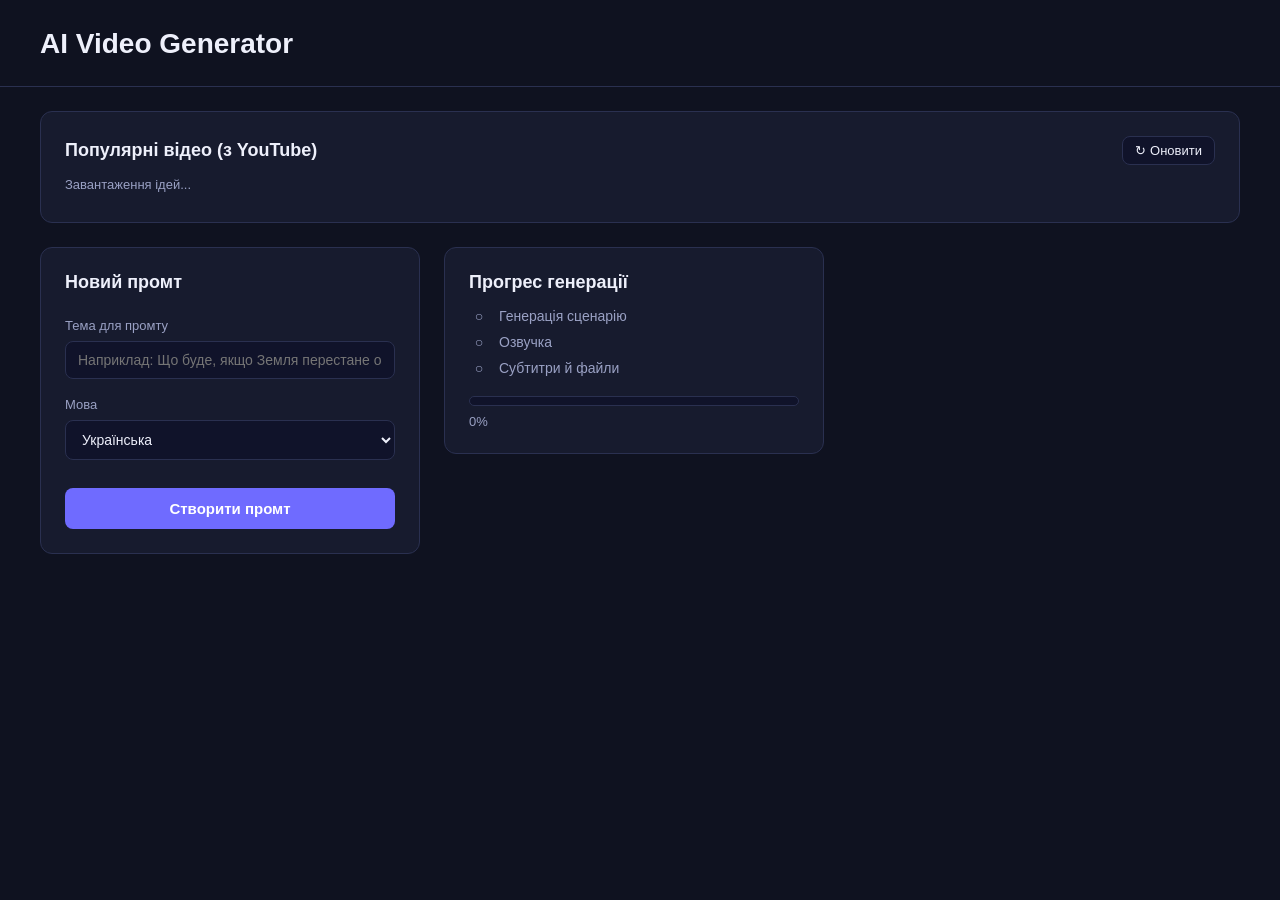
==== index.html @ e04624fd "feat: прибрати вибір тривалості 30/60/90с - Gemini сам визначає довжину За списком правок (другий бл" ====
<!DOCTYPE html>
<html lang="uk">
<head>
  <meta charset="UTF-8" />
  <title>AI Video Generator</title>
  <link rel="stylesheet" href="style.css" />
</head>
<body>
  <header class="topbar">
    <h1>AI Video Generator</h1>
  </header>

  <section class="panel ideas-panel">
    <div class="ideas-header">
      <h2>Популярні відео (з YouTube)</h2>
      <button type="button" id="refresh-ideas-button" class="refresh-button">↻ Оновити</button>
    </div>
    <p id="ideas-updated" class="ideas-updated"></p>
    <div id="ideas-list" class="ideas-list">
      <p class="ideas-loading">Завантаження ідей...</p>
    </div>
  </section>

  <main class="layout">
    <section class="panel form-panel">
      <h2>Новий промт</h2>
      <form id="generate-form">
        <label for="topic">Тема для промту</label>
        <input
          type="text"
          id="topic"
          name="topic"
          placeholder="Наприклад: Що буде, якщо Земля перестане обертатися?"
          required
        />

        <label for="language">Мова</label>
        <select id="language" name="language">
          <option value="uk">Українська</option>
          <option value="en">English</option>
        </select>

        <button type="submit" id="submit-button">Створити промт</button>
      </form>

      <p id="form-error" class="error-message" hidden></p>
    </section>

    <section class="panel progress-panel">
      <h2>Прогрес генерації</h2>

      <ol id="stage-list" class="stage-list">
        <li data-stage="script"><span class="stage-icon">○</span> Генерація сценарію</li>
        <li data-stage="voice"><span class="stage-icon">○</span> Озвучка</li>
        <li data-stage="export"><span class="stage-icon">○</span> Субтитри й файли</li>
      </ol>

      <div class="progress-bar-track">
        <div id="progress-bar-fill" class="progress-bar-fill"></div>
      </div>
      <p id="progress-percent" class="progress-percent">0%</p>
    </section>

    <section class="panel result-panel" id="result-panel" hidden>
      <h2>Матеріали готові</h2>
      <p id="result-voice-warning" class="error-message" hidden></p>

      <h3>Сценарій</h3>
      <p id="result-full-text" class="full-text"></p>
      <p id="result-full-text-uk" class="full-text" hidden></p>

      <h3>Сцени</h3>
      <ol id="result-scenes" class="scene-list"></ol>

      <h3>Промти сцен для Google Flow</h3>
      <p class="subtitle">
        Застосунок не генерує ні картинки, ні відео - скопіюйте
        детальний промт сцени і рекомендований промт руху камери в
        Google Flow (чи інший text-to-video інструмент) і отримайте
        готове відео напряму для кожної сцени.
      </p>
      <div id="result-scene-prompts" class="test-scenes-list"></div>

      <h3>Файли</h3>
      <ul id="result-files" class="file-list"></ul>
    </section>
  </main>

  <section class="panel script-review-panel" id="script-review-panel" hidden>
    <h2>Перегляньте сценарій</h2>
    <p id="script-review-voice-warning" class="error-message" hidden></p>
    <div id="script-review-scenes" class="test-scenes-list"></div>
    <button type="button" id="approve-script-button" class="test-continue-button">Затвердити сценарій</button>
    <p id="script-review-status" class="error-message" hidden></p>
  </section>

  <script src="script.js"></script>
</body>
</html>
---- style.css ----
:root {
  --bg: #0f1220;
  --panel-bg: #171b2e;
  --panel-border: #2a3050;
  --text: #eef0fb;
  --text-muted: #9aa1c4;
  --accent: #6f6bff;
  --accent-hover: #8b87ff;
  --success: #37c98a;
  --active: #ffb84d;
  --error: #ff6b6b;
  --input-bg: #10132a;
}

* {
  box-sizing: border-box;
}

body {
  margin: 0;
  min-width: 1024px;
  background: var(--bg);
  color: var(--text);
  font-family: "Segoe UI", Roboto, Arial, sans-serif;
}

/* Скролбар під темну тему - Firefox */
* {
  scrollbar-color: var(--panel-border) var(--bg);
  scrollbar-width: thin;
}

/* Скролбар під темну тему - Chrome/Edge/Safari (webkit) */
*::-webkit-scrollbar {
  width: 10px;
  height: 10px;
}

*::-webkit-scrollbar-track {
  background: var(--bg);
}

*::-webkit-scrollbar-thumb {
  background: var(--panel-border);
  border-radius: 6px;
}

*::-webkit-scrollbar-thumb:hover {
  background: var(--accent);
}

.topbar {
  padding: 28px 40px 20px;
  border-bottom: 1px solid var(--panel-border);
}

.topbar h1 {
  margin: 0 0 6px;
  font-size: 28px;
}

.subtitle {
  margin: 0;
  color: var(--text-muted);
  font-size: 14px;
}

.layout {
  display: grid;
  grid-template-columns: 380px 380px 1fr;
  gap: 24px;
  padding: 0 40px 32px;
  align-items: start;
}

.panel {
  background: var(--panel-bg);
  border: 1px solid var(--panel-border);
  border-radius: 12px;
  padding: 24px;
}

.ideas-panel,
.script-review-panel {
  margin: 24px 40px;
}

.ideas-header {
  display: flex;
  align-items: center;
  justify-content: space-between;
  margin-bottom: 4px;
}

.ideas-header h2 {
  margin: 0;
  font-size: 16px;
}

.refresh-button {
  background: var(--input-bg);
  color: var(--text);
  border: 1px solid var(--panel-border);
  border-radius: 8px;
  padding: 6px 12px;
  font-size: 13px;
  cursor: pointer;
}

.refresh-button:hover:not(:disabled) {
  border-color: var(--accent);
  color: var(--accent-hover);
}

.refresh-button:disabled {
  opacity: 0.5;
  cursor: not-allowed;
}

.ideas-updated {
  margin: 0 0 12px;
  font-size: 12px;
  color: var(--text-muted);
}

.ideas-loading {
  color: var(--text-muted);
  font-size: 13px;
  margin: 0;
}

.ideas-list {
  display: flex;
  gap: 14px;
  overflow-x: auto;
  padding-bottom: 6px;
}

.idea-card {
  flex: 0 0 220px;
  background: var(--input-bg);
  border: 1px solid var(--panel-border);
  border-radius: 10px;
  padding: 10px;
  cursor: pointer;
  text-align: left;
  color: var(--text);
  font-family: inherit;
}

.idea-card:hover {
  border-color: var(--accent);
}

.idea-thumbnail {
  width: 100%;
  height: 110px;
  object-fit: cover;
  border-radius: 6px;
  background: #0a0c1a;
  display: block;
  margin-bottom: 8px;
}

.idea-rank {
  font-size: 11px;
  color: var(--accent-hover);
  font-weight: 600;
  margin-bottom: 4px;
}

.idea-title {
  font-size: 13px;
  line-height: 1.35;
  display: -webkit-box;
  -webkit-line-clamp: 3;
  -webkit-box-orient: vertical;
  overflow: hidden;
}

.idea-views {
  margin-top: 6px;
  font-size: 12px;
  color: var(--text-muted);
}

.panel h2 {
  margin-top: 0;
  font-size: 18px;
}

form {
  display: flex;
  flex-direction: column;
  gap: 8px;
}

label {
  font-size: 13px;
  color: var(--text-muted);
  margin-top: 10px;
}

input[type="text"],
select {
  background: var(--input-bg);
  border: 1px solid var(--panel-border);
  color: var(--text);
  padding: 10px 12px;
  border-radius: 8px;
  font-size: 14px;
}

input[type="text"]:focus,
select:focus {
  outline: 2px solid var(--accent);
}

/* браузер малює <option> окремо від <select> і за замовчуванням ігнорує
   темну тему сторінки (білий фон, чорний текст) - явно задаємо ті самі
   кольори, що й у select, інакше випадний список випадає з дизайну */
select option {
  background: var(--input-bg);
  color: var(--text);
}

.radio-row {
  display: flex;
  gap: 16px;
  margin-top: 4px;
}

.radio-option {
  display: flex;
  align-items: center;
  gap: 6px;
  color: var(--text);
  font-size: 14px;
  margin-top: 0;
}

button#submit-button {
  margin-top: 20px;
  background: var(--accent);
  color: white;
  border: none;
  padding: 12px 16px;
  border-radius: 8px;
  font-size: 15px;
  font-weight: 600;
  cursor: pointer;
  transition: background 0.15s ease;
}

button#submit-button:hover:not(:disabled) {
  background: var(--accent-hover);
}

button#submit-button:disabled {
  opacity: 0.5;
  cursor: not-allowed;
}

.error-message {
  color: var(--error);
  font-size: 13px;
  margin-top: 14px;
}

.stage-list {
  list-style: none;
  padding: 0;
  margin: 0 0 20px;
  display: flex;
  flex-direction: column;
  gap: 10px;
}

.stage-list li {
  display: flex;
  align-items: center;
  gap: 10px;
  font-size: 14px;
  color: var(--text-muted);
}

.stage-list li.done {
  color: var(--success);
}

.stage-list li.active {
  color: var(--active);
}

.stage-list li.error {
  color: var(--error);
}

.stage-icon {
  width: 20px;
  text-align: center;
  font-weight: bold;
}

.progress-bar-track {
  background: var(--input-bg);
  border-radius: 999px;
  height: 10px;
  overflow: hidden;
  border: 1px solid var(--panel-border);
}

.progress-bar-fill {
  height: 100%;
  width: 0%;
  background: var(--accent);
  transition: width 0.3s ease;
}

.progress-percent {
  margin: 8px 0 0;
  font-size: 13px;
  color: var(--text-muted);
}

.result-panel video {
  width: 100%;
  max-width: 320px;
  border-radius: 10px;
  background: black;
  display: block;
  margin-bottom: 16px;
}

.full-text {
  font-size: 13px;
  color: var(--text-muted);
  line-height: 1.5;
}

.scene-list {
  padding-left: 20px;
  font-size: 13px;
  color: var(--text-muted);
  display: flex;
  flex-direction: column;
  gap: 6px;
}

.file-list {
  list-style: none;
  padding: 0;
  display: flex;
  flex-direction: column;
  gap: 6px;
}

.file-list a {
  color: var(--accent-hover);
  text-decoration: none;
  font-size: 13px;
}

.file-list a:hover {
  text-decoration: underline;
}

/* --- Картки сцен (промти для Google Flow) у панелі результату --- */

.test-scenes-list {
  display: flex;
  flex-direction: column;
  gap: 20px;
}

.test-scene-card {
  background: var(--input-bg);
  border: 1px solid var(--panel-border);
  border-radius: 10px;
  padding: 18px;
}

.test-scene-card h3 {
  margin: 0 0 10px;
  font-size: 15px;
}

.test-scene-card p {
  font-size: 13px;
  color: var(--text-muted);
  margin: 4px 0;
}

.test-prompt-input {
  width: 100%;
  background: var(--panel-bg);
  border: 1px solid var(--panel-border);
  color: var(--text);
  border-radius: 8px;
  padding: 10px;
  font-family: inherit;
  font-size: 13px;
  resize: vertical;
  margin-top: 6px;
}

.test-continue-button {
  background: var(--accent);
  color: white;
  border: none;
  padding: 10px 14px;
  border-radius: 8px;
  font-size: 13px;
  cursor: pointer;
  margin-top: 10px;
}

.test-continue-button:hover:not(:disabled) {
  background: var(--accent-hover);
}

.test-continue-button:disabled {
  opacity: 0.5;
  cursor: not-allowed;
}
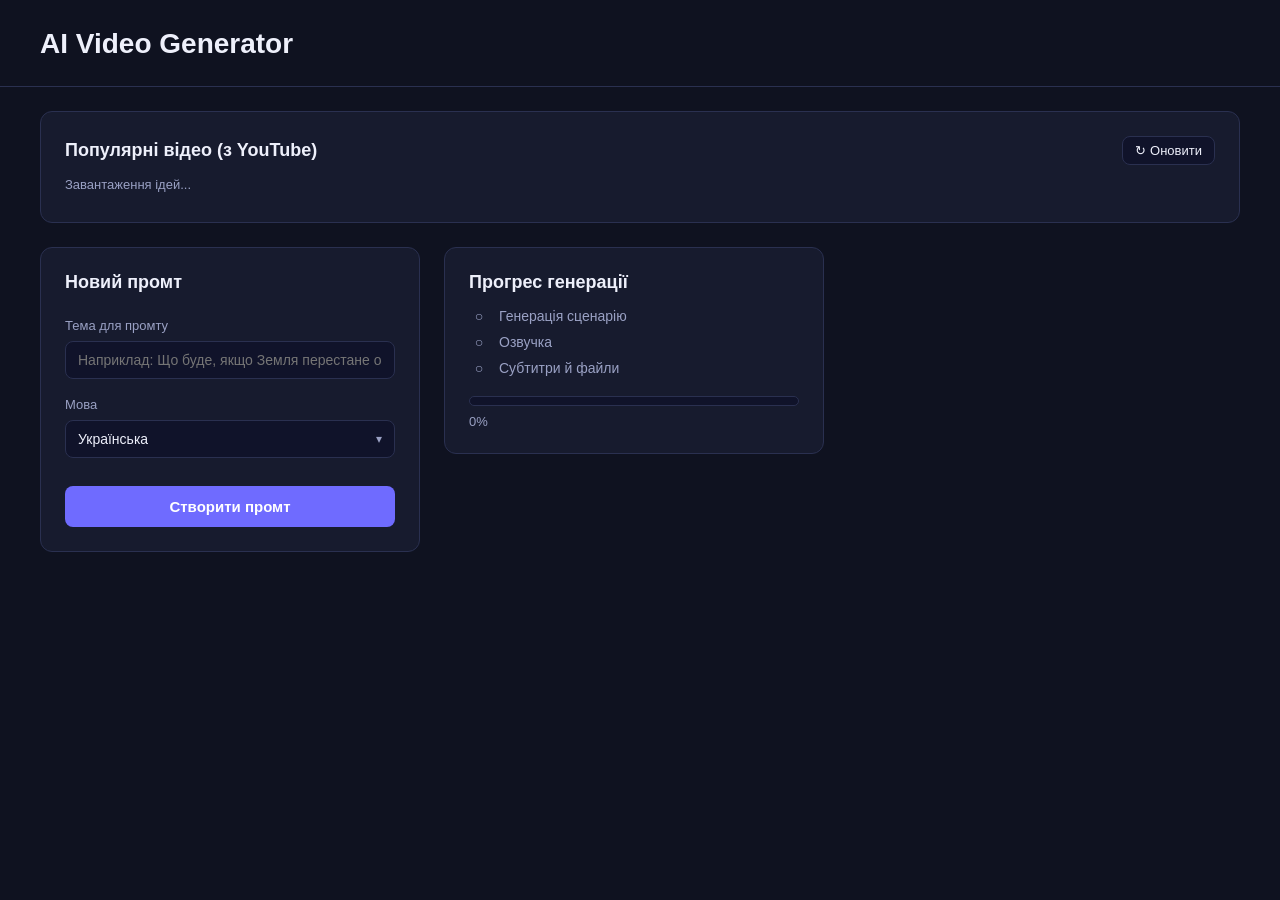
==== commit 369824bf: "Кастомний дропдаун для вибору мови замість нативного select Нативний <select> не дозволяє стилізуват" ====
--- a/index.html
+++ b/index.html
@@ -34,11 +34,28 @@
           required
         />
 
-        <label for="language">Мова</label>
-        <select id="language" name="language">
+        <label id="language-label">Мова</label>
+        <select id="language" name="language" hidden aria-hidden="true" tabindex="-1">
           <option value="uk">Українська</option>
           <option value="en">English</option>
         </select>
+        <div class="custom-select" id="language-select">
+          <button
+            type="button"
+            class="custom-select-trigger"
+            id="language-select-trigger"
+            aria-haspopup="listbox"
+            aria-expanded="false"
+            aria-labelledby="language-label"
+          >
+            <span class="custom-select-value">Українська</span>
+            <span class="custom-select-arrow" aria-hidden="true">▾</span>
+          </button>
+          <ul class="custom-select-options" role="listbox" tabindex="-1" hidden>
+            <li role="option" data-value="uk" aria-selected="true">Українська</li>
+            <li role="option" data-value="en" aria-selected="false">English</li>
+          </ul>
+        </div>
 
         <button type="submit" id="submit-button">Створити промт</button>
       </form>
--- a/style.css
+++ b/style.css
@@ -224,6 +224,68 @@
   color: var(--text);
 }
 
+/* кастомний дропдаун мови - замінює нативний <select>, чий випадний
+   список малює ОС і CSS темної теми на нього не впливає */
+.custom-select {
+  position: relative;
+}
+
+.custom-select-trigger {
+  width: 100%;
+  display: flex;
+  align-items: center;
+  justify-content: space-between;
+  background: var(--input-bg);
+  border: 1px solid var(--panel-border);
+  color: var(--text);
+  padding: 10px 12px;
+  border-radius: 8px;
+  font-size: 14px;
+  font-family: inherit;
+  cursor: pointer;
+  text-align: left;
+}
+
+.custom-select-trigger:focus,
+.custom-select-trigger[aria-expanded="true"] {
+  outline: 2px solid var(--accent);
+}
+
+.custom-select-arrow {
+  color: var(--text-muted);
+  font-size: 12px;
+  margin-left: 8px;
+}
+
+.custom-select-options {
+  position: absolute;
+  z-index: 10;
+  top: calc(100% + 4px);
+  left: 0;
+  right: 0;
+  margin: 0;
+  padding: 4px;
+  list-style: none;
+  background: var(--input-bg);
+  border: 1px solid var(--panel-border);
+  border-radius: 8px;
+  box-shadow: 0 8px 24px rgba(0, 0, 0, 0.35);
+}
+
+.custom-select-options li {
+  padding: 8px 10px;
+  border-radius: 6px;
+  font-size: 14px;
+  color: var(--text);
+  cursor: pointer;
+}
+
+.custom-select-options li:hover,
+.custom-select-options li.is-active {
+  background: var(--accent);
+  color: var(--bg);
+}
+
 .radio-row {
   display: flex;
   gap: 16px;
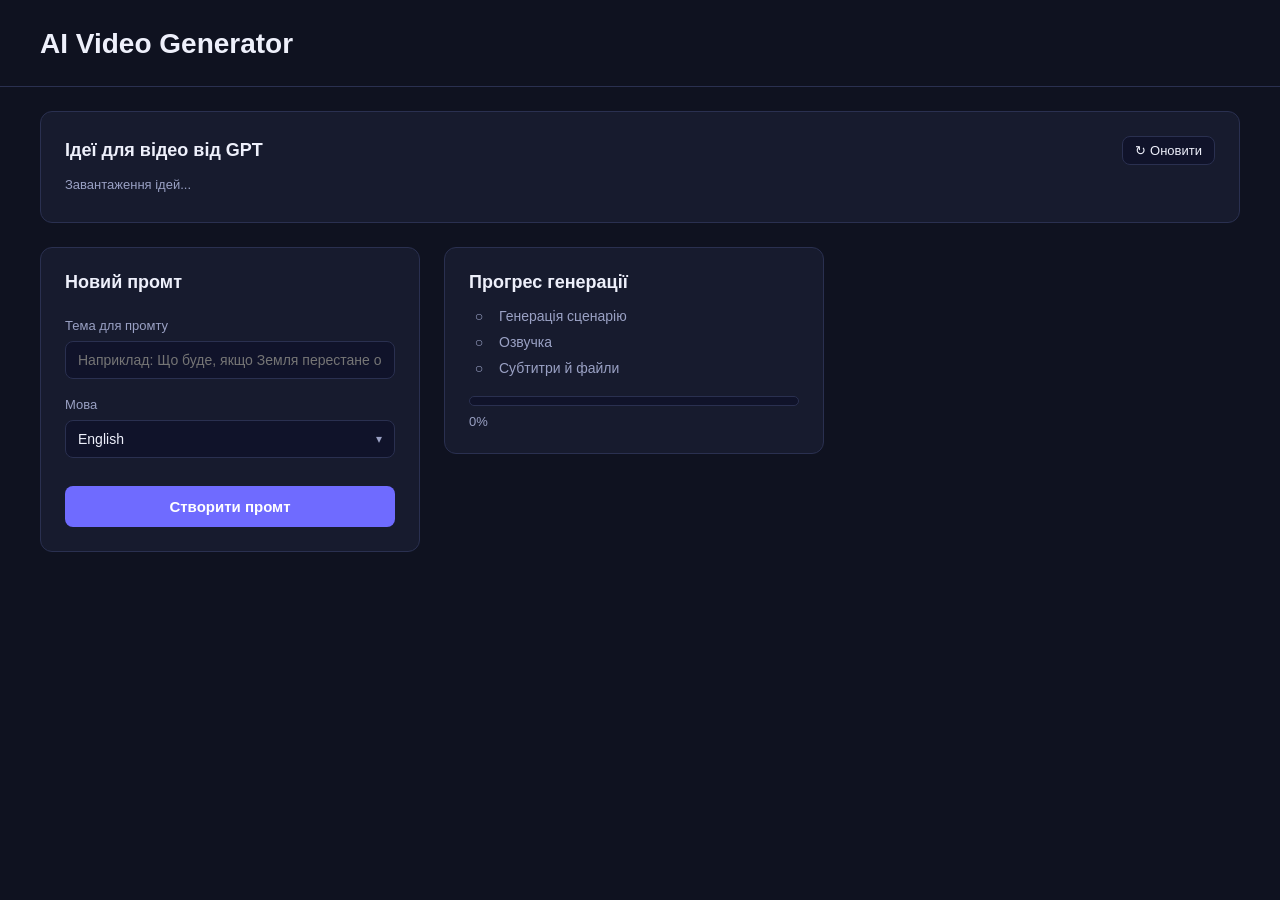
==== commit d61452f0: "Replace YouTube suggestions with GPT topic ideas" ====
--- a/index.html
+++ b/index.html
@@ -1,116 +1,116 @@
-<!DOCTYPE html>
-<html lang="uk">
-<head>
-  <meta charset="UTF-8" />
-  <title>AI Video Generator</title>
-  <link rel="stylesheet" href="style.css" />
-</head>
-<body>
-  <header class="topbar">
-    <h1>AI Video Generator</h1>
-  </header>
-
-  <section class="panel ideas-panel">
-    <div class="ideas-header">
-      <h2>Популярні відео (з YouTube)</h2>
-      <button type="button" id="refresh-ideas-button" class="refresh-button">↻ Оновити</button>
-    </div>
-    <p id="ideas-updated" class="ideas-updated"></p>
-    <div id="ideas-list" class="ideas-list">
-      <p class="ideas-loading">Завантаження ідей...</p>
-    </div>
-  </section>
-
-  <main class="layout">
-    <section class="panel form-panel">
-      <h2>Новий промт</h2>
-      <form id="generate-form">
-        <label for="topic">Тема для промту</label>
-        <input
-          type="text"
-          id="topic"
-          name="topic"
-          placeholder="Наприклад: Що буде, якщо Земля перестане обертатися?"
-          required
-        />
-
-        <label id="language-label">Мова</label>
-        <select id="language" name="language" hidden aria-hidden="true" tabindex="-1">
+<!DOCTYPE html>
+<html lang="en">
+<head>
+  <meta charset="UTF-8" />
+  <title>AI Video Generator</title>
+  <link rel="stylesheet" href="style.css" />
+</head>
+<body>
+  <header class="topbar">
+    <h1>AI Video Generator</h1>
+  </header>
+
+  <section class="panel ideas-panel">
+    <div class="ideas-header">
+      <h2>Ідеї для відео від GPT</h2>
+      <button type="button" id="refresh-ideas-button" class="refresh-button">↻ Оновити</button>
+    </div>
+    <p id="ideas-updated" class="ideas-updated"></p>
+    <div id="ideas-list" class="ideas-list">
+      <p class="ideas-loading">Завантаження ідей...</p>
+    </div>
+  </section>
+
+  <main class="layout">
+    <section class="panel form-panel">
+      <h2>Новий промт</h2>
+      <form id="generate-form">
+        <label for="topic">Тема для промту</label>
+        <input
+          type="text"
+          id="topic"
+          name="topic"
+          placeholder="Наприклад: Що буде, якщо Земля перестане обертатися?"
+          required
+        />
+
+        <label id="language-label">Мова</label>
+        <select id="language" name="language" hidden aria-hidden="true" tabindex="-1">
+          <option value="en">English</option>
           <option value="uk">Українська</option>
-          <option value="en">English</option>
-        </select>
-        <div class="custom-select" id="language-select">
-          <button
-            type="button"
-            class="custom-select-trigger"
-            id="language-select-trigger"
-            aria-haspopup="listbox"
-            aria-expanded="false"
-            aria-labelledby="language-label"
-          >
-            <span class="custom-select-value">Українська</span>
-            <span class="custom-select-arrow" aria-hidden="true">▾</span>
-          </button>
-          <ul class="custom-select-options" role="listbox" tabindex="-1" hidden>
-            <li role="option" data-value="uk" aria-selected="true">Українська</li>
-            <li role="option" data-value="en" aria-selected="false">English</li>
-          </ul>
-        </div>
-
-        <button type="submit" id="submit-button">Створити промт</button>
-      </form>
-
-      <p id="form-error" class="error-message" hidden></p>
-    </section>
-
-    <section class="panel progress-panel">
-      <h2>Прогрес генерації</h2>
-
-      <ol id="stage-list" class="stage-list">
-        <li data-stage="script"><span class="stage-icon">○</span> Генерація сценарію</li>
-        <li data-stage="voice"><span class="stage-icon">○</span> Озвучка</li>
-        <li data-stage="export"><span class="stage-icon">○</span> Субтитри й файли</li>
-      </ol>
-
-      <div class="progress-bar-track">
-        <div id="progress-bar-fill" class="progress-bar-fill"></div>
-      </div>
-      <p id="progress-percent" class="progress-percent">0%</p>
-    </section>
-
-    <section class="panel result-panel" id="result-panel" hidden>
-      <h2>Матеріали готові</h2>
-      <p id="result-voice-warning" class="error-message" hidden></p>
-
-      <h3>Сценарій</h3>
-      <p id="result-full-text" class="full-text"></p>
-      <p id="result-full-text-uk" class="full-text" hidden></p>
-
-      <h3>Сцени</h3>
-      <ol id="result-scenes" class="scene-list"></ol>
-
-      <h3>Промти сцен для Google Flow</h3>
-      <p class="subtitle">
-        Застосунок не генерує ні картинки, ні відео - скопіюйте
-        детальний промт сцени і рекомендований промт руху камери в
-        Google Flow (чи інший text-to-video інструмент) і отримайте
-        готове відео напряму для кожної сцени.
-      </p>
-      <div id="result-scene-prompts" class="test-scenes-list"></div>
-
-      <h3>Файли</h3>
-      <ul id="result-files" class="file-list"></ul>
-    </section>
-  </main>
-
-  <section class="panel script-review-panel" id="script-review-panel" hidden>
-    <h2>Перегляньте сценарій</h2>
-    <p id="script-review-voice-warning" class="error-message" hidden></p>
-    <div id="script-review-scenes" class="test-scenes-list"></div>
-    <button type="button" id="approve-script-button" class="test-continue-button">Затвердити сценарій</button>
-    <p id="script-review-status" class="error-message" hidden></p>
-  </section>
-
-  <script src="script.js"></script>
-</body>
-</html>
+        </select>
+        <div class="custom-select" id="language-select">
+          <button
+            type="button"
+            class="custom-select-trigger"
+            id="language-select-trigger"
+            aria-haspopup="listbox"
+            aria-expanded="false"
+            aria-labelledby="language-label"
+          >
+            <span class="custom-select-value">English</span>
+            <span class="custom-select-arrow" aria-hidden="true">▾</span>
+          </button>
+          <ul class="custom-select-options" role="listbox" tabindex="-1" hidden>
+            <li role="option" data-value="en" aria-selected="true">English</li>
+            <li role="option" data-value="uk" aria-selected="false">Українська</li>
+          </ul>
+        </div>
+
+        <button type="submit" id="submit-button">Створити промт</button>
+      </form>
+
+      <p id="form-error" class="error-message" hidden></p>
+    </section>
+
+    <section class="panel progress-panel">
+      <h2>Прогрес генерації</h2>
+
+      <ol id="stage-list" class="stage-list">
+        <li data-stage="script"><span class="stage-icon">○</span> Генерація сценарію</li>
+        <li data-stage="voice"><span class="stage-icon">○</span> Озвучка</li>
+        <li data-stage="export"><span class="stage-icon">○</span> Субтитри й файли</li>
+      </ol>
+
+      <div class="progress-bar-track">
+        <div id="progress-bar-fill" class="progress-bar-fill"></div>
+      </div>
+      <p id="progress-percent" class="progress-percent">0%</p>
+    </section>
+
+    <section class="panel result-panel" id="result-panel" hidden>
+      <h2>Матеріали готові</h2>
+
+      <h3>Сценарій</h3>
+      <p id="result-full-text" class="full-text"></p>
+      <p id="result-full-text-uk" class="full-text" hidden></p>
+
+      <h3>Сцени</h3>
+      <ol id="result-scenes" class="scene-list"></ol>
+
+      <h3>Промти сцен для Google Flow</h3>
+      <p class="subtitle">
+        Застосунок не генерує ні картинки, ні відео - скопіюйте
+        детальний промт сцени і рекомендований промт руху камери в
+        Google Flow (чи інший text-to-video інструмент) і отримайте
+        готове відео напряму для кожної сцени.
+      </p>
+      <div id="result-scene-prompts" class="test-scenes-list"></div>
+
+      <h3>Файли</h3>
+      <ul id="result-files" class="file-list"></ul>
+    </section>
+  </main>
+
+  <section class="panel script-review-panel" id="script-review-panel" hidden>
+    <h2>Перегляньте сценарій</h2>
+    <p id="script-review-full-text-uk" class="full-text" hidden></p>
+    <div id="script-review-scenes" class="test-scenes-list"></div>
+    <button type="button" id="approve-script-button" class="test-continue-button">Затвердити сценарій</button>
+    <p id="script-review-status" class="error-message" hidden></p>
+  </section>
+
+  <script src="script.js"></script>
+</body>
+</html>
+
--- a/style.css
+++ b/style.css
@@ -1,487 +1,506 @@
-:root {
-  --bg: #0f1220;
-  --panel-bg: #171b2e;
-  --panel-border: #2a3050;
-  --text: #eef0fb;
-  --text-muted: #9aa1c4;
-  --accent: #6f6bff;
-  --accent-hover: #8b87ff;
-  --success: #37c98a;
-  --active: #ffb84d;
-  --error: #ff6b6b;
-  --input-bg: #10132a;
-}
-
-* {
-  box-sizing: border-box;
-}
-
-body {
-  margin: 0;
-  min-width: 1024px;
-  background: var(--bg);
-  color: var(--text);
-  font-family: "Segoe UI", Roboto, Arial, sans-serif;
-}
-
-/* Скролбар під темну тему - Firefox */
-* {
-  scrollbar-color: var(--panel-border) var(--bg);
-  scrollbar-width: thin;
-}
-
-/* Скролбар під темну тему - Chrome/Edge/Safari (webkit) */
-*::-webkit-scrollbar {
-  width: 10px;
-  height: 10px;
-}
-
-*::-webkit-scrollbar-track {
-  background: var(--bg);
-}
-
-*::-webkit-scrollbar-thumb {
-  background: var(--panel-border);
-  border-radius: 6px;
-}
-
-*::-webkit-scrollbar-thumb:hover {
-  background: var(--accent);
-}
-
-.topbar {
-  padding: 28px 40px 20px;
-  border-bottom: 1px solid var(--panel-border);
-}
-
-.topbar h1 {
-  margin: 0 0 6px;
-  font-size: 28px;
-}
-
-.subtitle {
-  margin: 0;
-  color: var(--text-muted);
-  font-size: 14px;
-}
-
-.layout {
-  display: grid;
-  grid-template-columns: 380px 380px 1fr;
-  gap: 24px;
-  padding: 0 40px 32px;
-  align-items: start;
-}
-
-.panel {
-  background: var(--panel-bg);
-  border: 1px solid var(--panel-border);
-  border-radius: 12px;
-  padding: 24px;
-}
-
-.ideas-panel,
-.script-review-panel {
-  margin: 24px 40px;
-}
-
-.ideas-header {
-  display: flex;
-  align-items: center;
-  justify-content: space-between;
-  margin-bottom: 4px;
-}
-
-.ideas-header h2 {
-  margin: 0;
-  font-size: 16px;
-}
-
-.refresh-button {
-  background: var(--input-bg);
-  color: var(--text);
-  border: 1px solid var(--panel-border);
-  border-radius: 8px;
-  padding: 6px 12px;
-  font-size: 13px;
-  cursor: pointer;
-}
-
-.refresh-button:hover:not(:disabled) {
-  border-color: var(--accent);
-  color: var(--accent-hover);
-}
-
-.refresh-button:disabled {
-  opacity: 0.5;
-  cursor: not-allowed;
-}
-
-.ideas-updated {
-  margin: 0 0 12px;
+:root {
+  --bg: #0f1220;
+  --panel-bg: #171b2e;
+  --panel-border: #2a3050;
+  --text: #eef0fb;
+  --text-muted: #9aa1c4;
+  --accent: #6f6bff;
+  --accent-hover: #8b87ff;
+  --success: #37c98a;
+  --active: #ffb84d;
+  --error: #ff6b6b;
+  --input-bg: #10132a;
+}
+
+* {
+  box-sizing: border-box;
+}
+
+body {
+  margin: 0;
+  min-width: 1024px;
+  background: var(--bg);
+  color: var(--text);
+  font-family: "Segoe UI", Roboto, Arial, sans-serif;
+}
+
+/* Скролбар під темну тему - Firefox */
+* {
+  scrollbar-color: var(--panel-border) var(--bg);
+  scrollbar-width: thin;
+}
+
+/* Скролбар під темну тему - Chrome/Edge/Safari (webkit) */
+*::-webkit-scrollbar {
+  width: 10px;
+  height: 10px;
+}
+
+*::-webkit-scrollbar-track {
+  background: var(--bg);
+}
+
+*::-webkit-scrollbar-thumb {
+  background: var(--panel-border);
+  border-radius: 6px;
+}
+
+*::-webkit-scrollbar-thumb:hover {
+  background: var(--accent);
+}
+
+.topbar {
+  padding: 28px 40px 20px;
+  border-bottom: 1px solid var(--panel-border);
+}
+
+.topbar h1 {
+  margin: 0 0 6px;
+  font-size: 28px;
+}
+
+.subtitle {
+  margin: 0;
+  color: var(--text-muted);
+  font-size: 14px;
+}
+
+.layout {
+  display: grid;
+  grid-template-columns: 380px 380px 1fr;
+  gap: 24px;
+  padding: 0 40px 32px;
+  align-items: start;
+}
+
+.panel {
+  background: var(--panel-bg);
+  border: 1px solid var(--panel-border);
+  border-radius: 12px;
+  padding: 24px;
+}
+
+.ideas-panel,
+.script-review-panel {
+  margin: 24px 40px;
+}
+
+.ideas-header {
+  display: flex;
+  align-items: center;
+  justify-content: space-between;
+  margin-bottom: 4px;
+}
+
+.ideas-header h2 {
+  margin: 0;
+  font-size: 16px;
+}
+
+.refresh-button {
+  background: var(--input-bg);
+  color: var(--text);
+  border: 1px solid var(--panel-border);
+  border-radius: 8px;
+  padding: 6px 12px;
+  font-size: 13px;
+  cursor: pointer;
+}
+
+.refresh-button:hover:not(:disabled) {
+  border-color: var(--accent);
+  color: var(--accent-hover);
+}
+
+.refresh-button:disabled {
+  opacity: 0.5;
+  cursor: not-allowed;
+}
+
+.ideas-updated {
+  margin: 0 0 12px;
+  font-size: 12px;
+  color: var(--text-muted);
+}
+
+.ideas-loading {
+  color: var(--text-muted);
+  font-size: 13px;
+  margin: 0;
+}
+
+.ideas-list {
+  display: flex;
+  gap: 14px;
+  overflow-x: auto;
+  padding-bottom: 6px;
+}
+
+.idea-card {
+  flex: 0 0 220px;
+  background: var(--input-bg);
+  border: 1px solid var(--panel-border);
+  border-radius: 10px;
+  padding: 10px;
+  cursor: pointer;
+  text-align: left;
+  color: var(--text);
+  font-family: inherit;
+}
+
+.idea-card:hover {
+  border-color: var(--accent);
+}
+
+.idea-thumbnail {
+  width: 100%;
+  height: 110px;
+  object-fit: cover;
+  border-radius: 6px;
+  background: #0a0c1a;
+  display: block;
+  margin-bottom: 8px;
+}
+
+.idea-rank {
+  font-size: 11px;
+  color: var(--accent-hover);
+  font-weight: 600;
+  margin-bottom: 4px;
+}
+
+.idea-title {
+  font-size: 13px;
+  line-height: 1.35;
+  display: -webkit-box;
+  -webkit-line-clamp: 3;
+  -webkit-box-orient: vertical;
+  overflow: hidden;
+}
+
+.idea-views {
+  margin-top: 6px;
   font-size: 12px;
   color: var(--text-muted);
 }
 
-.ideas-loading {
+.idea-hook {
+  margin-top: 7px;
   color: var(--text-muted);
-  font-size: 13px;
-  margin: 0;
-}
-
-.ideas-list {
-  display: flex;
-  gap: 14px;
-  overflow-x: auto;
-  padding-bottom: 6px;
-}
-
-.idea-card {
-  flex: 0 0 220px;
-  background: var(--input-bg);
-  border: 1px solid var(--panel-border);
-  border-radius: 10px;
-  padding: 10px;
-  cursor: pointer;
-  text-align: left;
-  color: var(--text);
-  font-family: inherit;
-}
-
-.idea-card:hover {
-  border-color: var(--accent);
-}
-
-.idea-thumbnail {
-  width: 100%;
-  height: 110px;
-  object-fit: cover;
-  border-radius: 6px;
-  background: #0a0c1a;
-  display: block;
-  margin-bottom: 8px;
-}
-
-.idea-rank {
-  font-size: 11px;
-  color: var(--accent-hover);
-  font-weight: 600;
-  margin-bottom: 4px;
-}
-
-.idea-title {
-  font-size: 13px;
+  font-size: 12px;
   line-height: 1.35;
   display: -webkit-box;
   -webkit-line-clamp: 3;
   -webkit-box-orient: vertical;
   overflow: hidden;
 }
-
-.idea-views {
-  margin-top: 6px;
-  font-size: 12px;
-  color: var(--text-muted);
-}
-
-.panel h2 {
-  margin-top: 0;
-  font-size: 18px;
-}
-
-form {
-  display: flex;
-  flex-direction: column;
-  gap: 8px;
-}
-
-label {
-  font-size: 13px;
-  color: var(--text-muted);
-  margin-top: 10px;
-}
-
-input[type="text"],
-select {
-  background: var(--input-bg);
-  border: 1px solid var(--panel-border);
-  color: var(--text);
-  padding: 10px 12px;
-  border-radius: 8px;
-  font-size: 14px;
-}
-
-input[type="text"]:focus,
-select:focus {
-  outline: 2px solid var(--accent);
-}
-
-/* браузер малює <option> окремо від <select> і за замовчуванням ігнорує
-   темну тему сторінки (білий фон, чорний текст) - явно задаємо ті самі
-   кольори, що й у select, інакше випадний список випадає з дизайну */
-select option {
-  background: var(--input-bg);
-  color: var(--text);
-}
-
-/* кастомний дропдаун мови - замінює нативний <select>, чий випадний
-   список малює ОС і CSS темної теми на нього не впливає */
-.custom-select {
-  position: relative;
-}
-
-.custom-select-trigger {
-  width: 100%;
-  display: flex;
-  align-items: center;
-  justify-content: space-between;
-  background: var(--input-bg);
-  border: 1px solid var(--panel-border);
-  color: var(--text);
-  padding: 10px 12px;
-  border-radius: 8px;
-  font-size: 14px;
-  font-family: inherit;
-  cursor: pointer;
-  text-align: left;
-}
-
-.custom-select-trigger:focus,
-.custom-select-trigger[aria-expanded="true"] {
-  outline: 2px solid var(--accent);
-}
-
-.custom-select-arrow {
-  color: var(--text-muted);
-  font-size: 12px;
-  margin-left: 8px;
-}
-
-.custom-select-options {
-  position: absolute;
-  z-index: 10;
-  top: calc(100% + 4px);
-  left: 0;
-  right: 0;
-  margin: 0;
-  padding: 4px;
-  list-style: none;
-  background: var(--input-bg);
-  border: 1px solid var(--panel-border);
-  border-radius: 8px;
-  box-shadow: 0 8px 24px rgba(0, 0, 0, 0.35);
-}
-
-.custom-select-options li {
-  padding: 8px 10px;
-  border-radius: 6px;
-  font-size: 14px;
-  color: var(--text);
-  cursor: pointer;
-}
-
-.custom-select-options li:hover,
-.custom-select-options li.is-active {
-  background: var(--accent);
-  color: var(--bg);
-}
-
-.radio-row {
-  display: flex;
-  gap: 16px;
-  margin-top: 4px;
-}
-
-.radio-option {
-  display: flex;
-  align-items: center;
-  gap: 6px;
-  color: var(--text);
-  font-size: 14px;
-  margin-top: 0;
-}
-
-button#submit-button {
-  margin-top: 20px;
-  background: var(--accent);
-  color: white;
-  border: none;
-  padding: 12px 16px;
-  border-radius: 8px;
-  font-size: 15px;
-  font-weight: 600;
-  cursor: pointer;
-  transition: background 0.15s ease;
-}
-
-button#submit-button:hover:not(:disabled) {
-  background: var(--accent-hover);
-}
-
-button#submit-button:disabled {
-  opacity: 0.5;
-  cursor: not-allowed;
-}
-
-.error-message {
-  color: var(--error);
-  font-size: 13px;
-  margin-top: 14px;
-}
-
-.stage-list {
-  list-style: none;
-  padding: 0;
-  margin: 0 0 20px;
-  display: flex;
-  flex-direction: column;
-  gap: 10px;
-}
-
-.stage-list li {
-  display: flex;
-  align-items: center;
-  gap: 10px;
-  font-size: 14px;
-  color: var(--text-muted);
-}
-
-.stage-list li.done {
-  color: var(--success);
-}
-
-.stage-list li.active {
-  color: var(--active);
-}
-
-.stage-list li.error {
-  color: var(--error);
-}
-
-.stage-icon {
-  width: 20px;
-  text-align: center;
-  font-weight: bold;
-}
-
-.progress-bar-track {
-  background: var(--input-bg);
-  border-radius: 999px;
-  height: 10px;
-  overflow: hidden;
-  border: 1px solid var(--panel-border);
-}
-
-.progress-bar-fill {
-  height: 100%;
-  width: 0%;
-  background: var(--accent);
-  transition: width 0.3s ease;
-}
-
-.progress-percent {
-  margin: 8px 0 0;
-  font-size: 13px;
-  color: var(--text-muted);
-}
-
-.result-panel video {
-  width: 100%;
-  max-width: 320px;
-  border-radius: 10px;
-  background: black;
-  display: block;
-  margin-bottom: 16px;
-}
-
-.full-text {
-  font-size: 13px;
-  color: var(--text-muted);
-  line-height: 1.5;
-}
-
-.scene-list {
-  padding-left: 20px;
-  font-size: 13px;
-  color: var(--text-muted);
-  display: flex;
-  flex-direction: column;
-  gap: 6px;
-}
-
-.file-list {
-  list-style: none;
-  padding: 0;
-  display: flex;
-  flex-direction: column;
-  gap: 6px;
-}
-
-.file-list a {
-  color: var(--accent-hover);
-  text-decoration: none;
-  font-size: 13px;
-}
-
-.file-list a:hover {
-  text-decoration: underline;
-}
-
-/* --- Картки сцен (промти для Google Flow) у панелі результату --- */
-
-.test-scenes-list {
-  display: flex;
-  flex-direction: column;
-  gap: 20px;
-}
-
-.test-scene-card {
-  background: var(--input-bg);
-  border: 1px solid var(--panel-border);
-  border-radius: 10px;
-  padding: 18px;
-}
-
-.test-scene-card h3 {
-  margin: 0 0 10px;
-  font-size: 15px;
-}
-
-.test-scene-card p {
-  font-size: 13px;
-  color: var(--text-muted);
-  margin: 4px 0;
-}
-
-.test-prompt-input {
-  width: 100%;
-  background: var(--panel-bg);
-  border: 1px solid var(--panel-border);
-  color: var(--text);
-  border-radius: 8px;
-  padding: 10px;
-  font-family: inherit;
-  font-size: 13px;
-  resize: vertical;
-  margin-top: 6px;
-}
-
-.test-continue-button {
-  background: var(--accent);
-  color: white;
-  border: none;
-  padding: 10px 14px;
-  border-radius: 8px;
-  font-size: 13px;
-  cursor: pointer;
-  margin-top: 10px;
-}
-
-.test-continue-button:hover:not(:disabled) {
-  background: var(--accent-hover);
-}
-
-.test-continue-button:disabled {
-  opacity: 0.5;
-  cursor: not-allowed;
-}
+
+.panel h2 {
+  margin-top: 0;
+  font-size: 18px;
+}
+
+form {
+  display: flex;
+  flex-direction: column;
+  gap: 8px;
+}
+
+label {
+  font-size: 13px;
+  color: var(--text-muted);
+  margin-top: 10px;
+}
+
+input[type="text"],
+select {
+  background: var(--input-bg);
+  border: 1px solid var(--panel-border);
+  color: var(--text);
+  padding: 10px 12px;
+  border-radius: 8px;
+  font-size: 14px;
+}
+
+input[type="text"]:focus,
+select:focus {
+  outline: 2px solid var(--accent);
+}
+
+/* браузер малює <option> окремо від <select> і за замовчуванням ігнорує
+   темну тему сторінки (білий фон, чорний текст) - явно задаємо ті самі
+   кольори, що й у select, інакше випадний список випадає з дизайну */
+select option {
+  background: var(--input-bg);
+  color: var(--text);
+}
+
+/* кастомний дропдаун мови - замінює нативний <select>, чий випадний
+   список малює ОС і CSS темної теми на нього не впливає */
+.custom-select {
+  position: relative;
+}
+
+.custom-select-trigger {
+  width: 100%;
+  display: flex;
+  align-items: center;
+  justify-content: space-between;
+  background: var(--input-bg);
+  border: 1px solid var(--panel-border);
+  color: var(--text);
+  padding: 10px 12px;
+  border-radius: 8px;
+  font-size: 14px;
+  font-family: inherit;
+  cursor: pointer;
+  text-align: left;
+}
+
+.custom-select-trigger:focus,
+.custom-select-trigger[aria-expanded="true"] {
+  outline: 2px solid var(--accent);
+}
+
+.custom-select-arrow {
+  color: var(--text-muted);
+  font-size: 12px;
+  margin-left: 8px;
+}
+
+.custom-select-options {
+  position: absolute;
+  z-index: 10;
+  top: calc(100% + 4px);
+  left: 0;
+  right: 0;
+  margin: 0;
+  padding: 4px;
+  list-style: none;
+  background: var(--input-bg);
+  border: 1px solid var(--panel-border);
+  border-radius: 8px;
+  box-shadow: 0 8px 24px rgba(0, 0, 0, 0.35);
+}
+
+.custom-select-options li {
+  padding: 8px 10px;
+  border-radius: 6px;
+  font-size: 14px;
+  color: var(--text);
+  cursor: pointer;
+}
+
+.custom-select-options li:hover,
+.custom-select-options li.is-active {
+  background: var(--accent);
+  color: var(--bg);
+}
+
+.radio-row {
+  display: flex;
+  gap: 16px;
+  margin-top: 4px;
+}
+
+.radio-option {
+  display: flex;
+  align-items: center;
+  gap: 6px;
+  color: var(--text);
+  font-size: 14px;
+  margin-top: 0;
+}
+
+button#submit-button {
+  margin-top: 20px;
+  background: var(--accent);
+  color: white;
+  border: none;
+  padding: 12px 16px;
+  border-radius: 8px;
+  font-size: 15px;
+  font-weight: 600;
+  cursor: pointer;
+  transition: background 0.15s ease;
+}
+
+button#submit-button:hover:not(:disabled) {
+  background: var(--accent-hover);
+}
+
+button#submit-button:disabled {
+  opacity: 0.5;
+  cursor: not-allowed;
+}
+
+.error-message {
+  color: var(--error);
+  font-size: 13px;
+  margin-top: 14px;
+}
+
+.stage-list {
+  list-style: none;
+  padding: 0;
+  margin: 0 0 20px;
+  display: flex;
+  flex-direction: column;
+  gap: 10px;
+}
+
+.stage-list li {
+  display: flex;
+  align-items: center;
+  gap: 10px;
+  font-size: 14px;
+  color: var(--text-muted);
+}
+
+.stage-list li.done {
+  color: var(--success);
+}
+
+.stage-list li.active {
+  color: var(--active);
+}
+
+.stage-list li.error {
+  color: var(--error);
+}
+
+.stage-icon {
+  width: 20px;
+  text-align: center;
+  font-weight: bold;
+}
+
+.progress-bar-track {
+  background: var(--input-bg);
+  border-radius: 999px;
+  height: 10px;
+  overflow: hidden;
+  border: 1px solid var(--panel-border);
+}
+
+.progress-bar-fill {
+  height: 100%;
+  width: 0%;
+  background: var(--accent);
+  transition: width 0.3s ease;
+}
+
+.progress-percent {
+  margin: 8px 0 0;
+  font-size: 13px;
+  color: var(--text-muted);
+}
+
+.result-panel video {
+  width: 100%;
+  max-width: 320px;
+  border-radius: 10px;
+  background: black;
+  display: block;
+  margin-bottom: 16px;
+}
+
+.full-text {
+  font-size: 13px;
+  color: var(--text-muted);
+  line-height: 1.5;
+}
+
+.translation-note {
+  font-size: 13px;
+  color: var(--text-muted);
+  line-height: 1.5;
+  margin: -4px 0 4px;
+}
+
+.scene-list {
+  padding-left: 20px;
+  font-size: 13px;
+  color: var(--text-muted);
+  display: flex;
+  flex-direction: column;
+  gap: 6px;
+}
+
+.file-list {
+  list-style: none;
+  padding: 0;
+  display: flex;
+  flex-direction: column;
+  gap: 6px;
+}
+
+.file-list a {
+  color: var(--accent-hover);
+  text-decoration: none;
+  font-size: 13px;
+}
+
+.file-list a:hover {
+  text-decoration: underline;
+}
+
+/* --- Картки сцен (промти для Google Flow) у панелі результату --- */
+
+.test-scenes-list {
+  display: flex;
+  flex-direction: column;
+  gap: 20px;
+}
+
+.test-scene-card {
+  background: var(--input-bg);
+  border: 1px solid var(--panel-border);
+  border-radius: 10px;
+  padding: 18px;
+}
+
+.test-scene-card h3 {
+  margin: 0 0 10px;
+  font-size: 15px;
+}
+
+.test-scene-card p {
+  font-size: 13px;
+  color: var(--text-muted);
+  margin: 4px 0;
+}
+
+.test-prompt-input {
+  width: 100%;
+  background: var(--panel-bg);
+  border: 1px solid var(--panel-border);
+  color: var(--text);
+  border-radius: 8px;
+  padding: 10px;
+  font-family: inherit;
+  font-size: 13px;
+  resize: vertical;
+  margin-top: 6px;
+}
+
+.test-continue-button {
+  background: var(--accent);
+  color: white;
+  border: none;
+  padding: 10px 14px;
+  border-radius: 8px;
+  font-size: 13px;
+  cursor: pointer;
+  margin-top: 10px;
+}
+
+.test-continue-button:hover:not(:disabled) {
+  background: var(--accent-hover);
+}
+
+.test-continue-button:disabled {
+  opacity: 0.5;
+  cursor: not-allowed;
+}
+
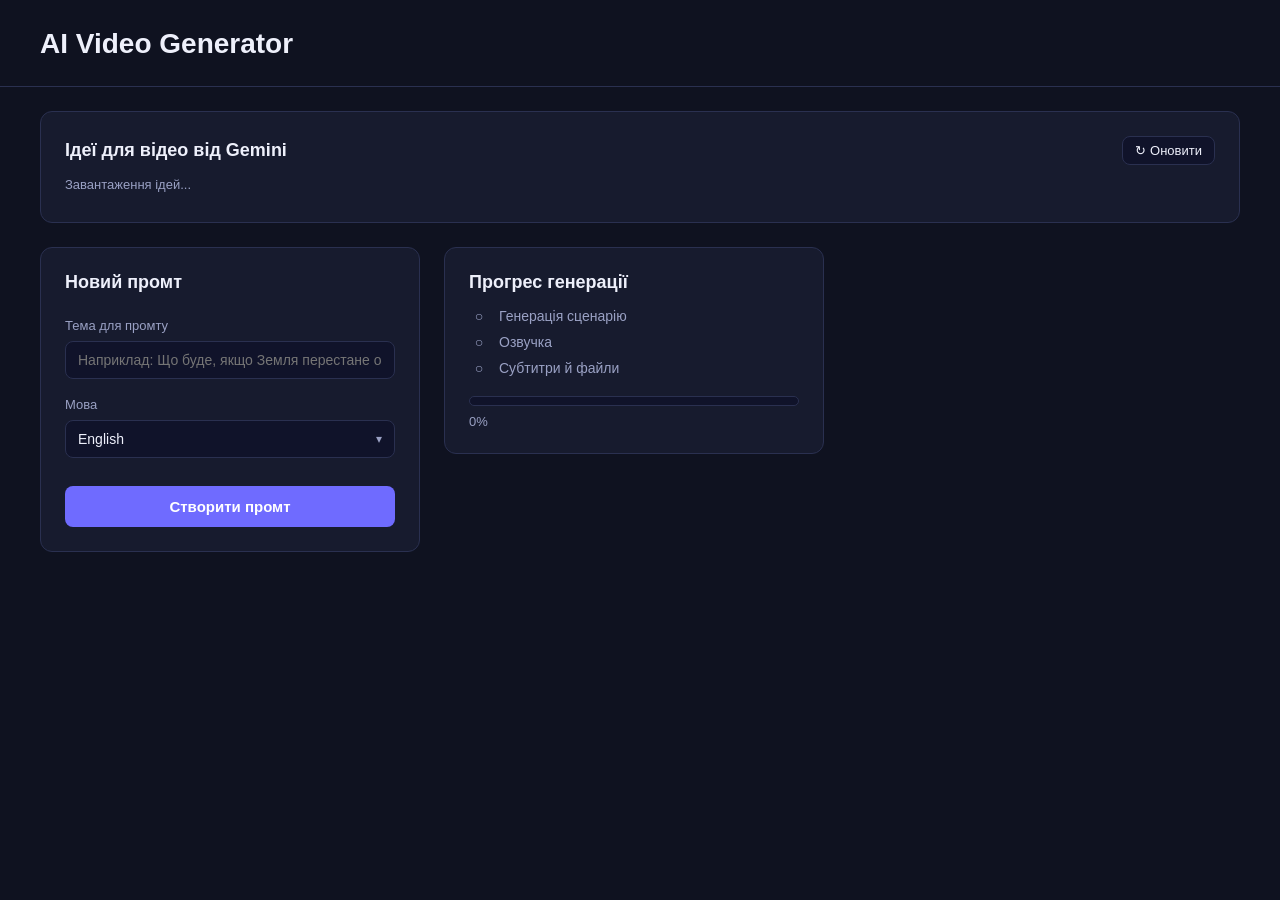
==== commit 433dff5a: "Switch AI generation from OpenAI to Gemini" ====
--- a/index.html
+++ b/index.html
@@ -12,7 +12,7 @@
 
   <section class="panel ideas-panel">
     <div class="ideas-header">
-      <h2>Ідеї для відео від GPT</h2>
+      <h2>Ідеї для відео від Gemini</h2>
       <button type="button" id="refresh-ideas-button" class="refresh-button">↻ Оновити</button>
     </div>
     <p id="ideas-updated" class="ideas-updated"></p>
@@ -113,4 +113,3 @@
   <script src="script.js"></script>
 </body>
 </html>
-
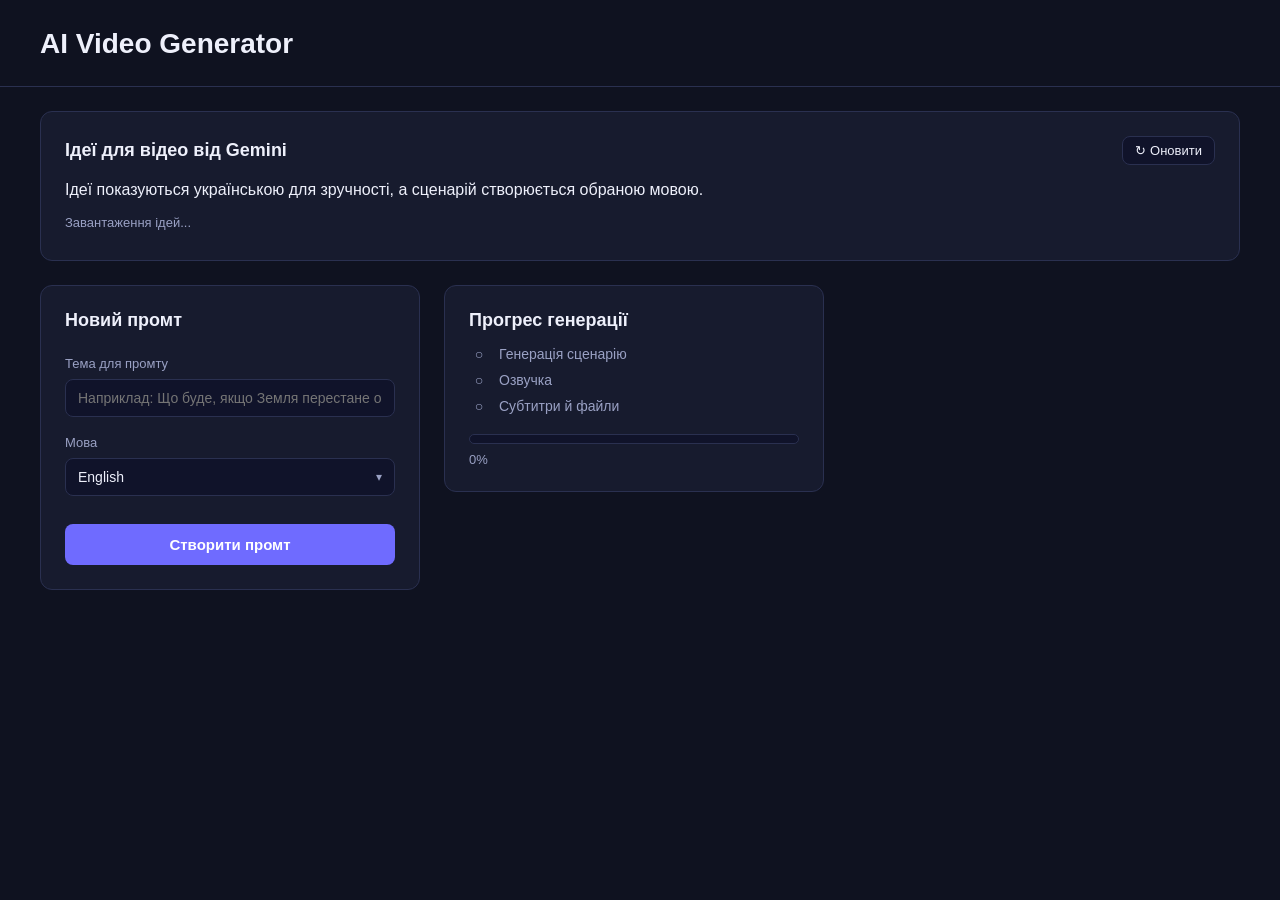
==== commit d2831a4c: "Show topic ideas in Ukrainian and lock Miki design" ====
--- a/index.html
+++ b/index.html
@@ -11,10 +11,11 @@
   </header>
 
   <section class="panel ideas-panel">
-    <div class="ideas-header">
+    <div class="ideas-header">
       <h2>Ідеї для відео від Gemini</h2>
-      <button type="button" id="refresh-ideas-button" class="refresh-button">↻ Оновити</button>
-    </div>
+      <button type="button" id="refresh-ideas-button" class="refresh-button">↻ Оновити</button>
+    </div>
+    <p class="ideas-note">Ідеї показуються українською для зручності, а сценарій створюється обраною мовою.</p>
     <p id="ideas-updated" class="ideas-updated"></p>
     <div id="ideas-list" class="ideas-list">
       <p class="ideas-loading">Завантаження ідей...</p>
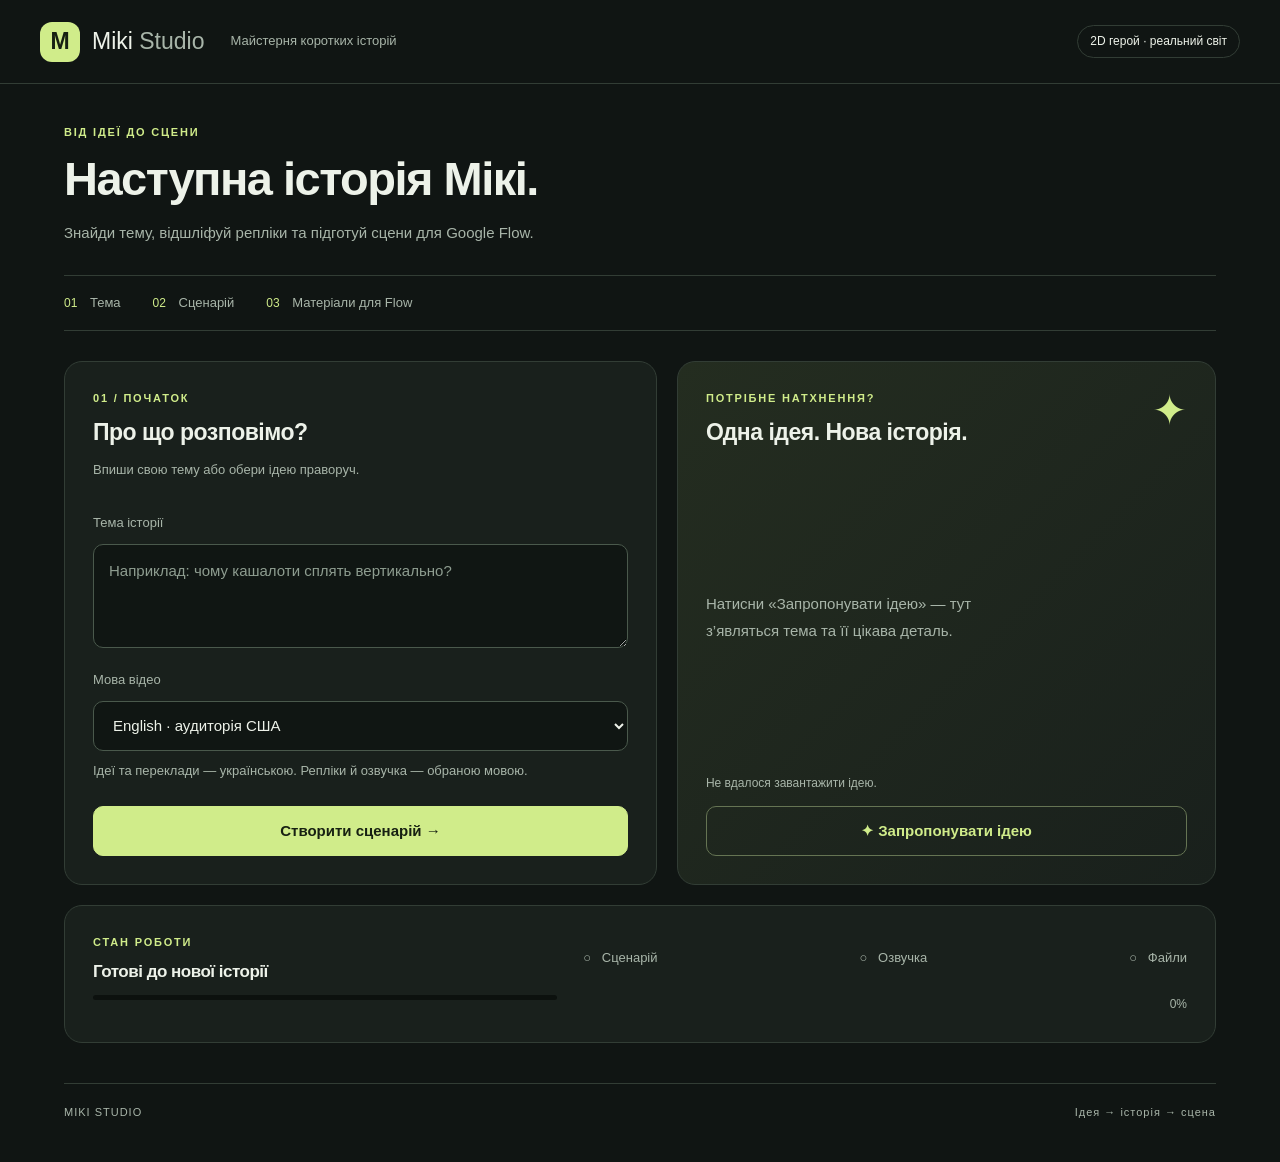
==== commit 3f920ef5: "Simplify idea flow and refresh studio interface" ====
--- a/index.html
+++ b/index.html
@@ -1,116 +1,72 @@
-<!DOCTYPE html>
-<html lang="en">
-<head>
-  <meta charset="UTF-8" />
-  <title>AI Video Generator</title>
-  <link rel="stylesheet" href="style.css" />
-</head>
-<body>
-  <header class="topbar">
-    <h1>AI Video Generator</h1>
-  </header>
-
-  <section class="panel ideas-panel">
-    <div class="ideas-header">
-      <h2>Ідеї для відео від Gemini</h2>
-      <button type="button" id="refresh-ideas-button" class="refresh-button">↻ Оновити</button>
+<!DOCTYPE html>
+<html lang="uk">
+<head>
+  <meta charset="UTF-8" />
+  <meta name="viewport" content="width=device-width, initial-scale=1" />
+  <meta name="theme-color" content="#141917" />
+  <title>Miki Studio — майстерня історій</title>
+  <link rel="stylesheet" href="style.css" />
+</head>
+<body>
+  <header class="topbar">
+    <a class="brand" href="./"><span class="brand-mark">M</span><span>Miki <strong>Studio</strong></span></a>
+    <span class="header-note">Майстерня коротких історій</span>
+    <span class="tag">2D герой · реальний світ</span>
+  </header>
+  <main class="workspace">
+    <div class="page-heading"><p class="eyebrow">ВІД ІДЕЇ ДО СЦЕНИ</p><h1>Наступна історія Мікі.</h1><p>Знайди тему, відшліфуй репліки та підготуй сцени для Google Flow.</p></div>
+    <nav class="workflow" aria-label="Етапи роботи">
+      <a href="#topic-section"><span>01</span> Тема</a>
+      <a href="#script-review-panel"><span>02</span> Сценарій</a>
+      <a href="#result-panel"><span>03</span> Матеріали для Flow</a>
+    </nav>
+    <div class="layout">
+      <section class="panel form-panel" id="topic-section">
+        <p class="eyebrow">01 / ПОЧАТОК</p><h2>Про що розповімо?</h2>
+        <p class="subtitle">Впиши свою тему або обери ідею праворуч.</p>
+        <form id="generate-form">
+          <label for="topic">Тема історії</label>
+          <textarea id="topic" name="topic" rows="3" placeholder="Наприклад: чому кашалоти сплять вертикально?" required></textarea>
+          <label for="language">Мова відео</label>
+          <select id="language" name="language"><option value="en">English · аудиторія США</option><option value="uk">Українська · аудиторія України</option></select>
+          <p class="field-note">Ідеї та переклади — українською. Репліки й озвучка — обраною мовою.</p>
+          <button type="submit" id="submit-button" class="primary">Створити сценарій →</button>
+        </form>
+        <p id="form-error" class="error-message" role="alert" hidden></p>
+      </section>
+      <section class="panel ideas-panel">
+        <div class="ideas-header"><div><p class="eyebrow">ПОТРІБНЕ НАТХНЕННЯ?</p><h2>Одна ідея. Нова історія.</h2></div><span class="idea-symbol" aria-hidden="true">✦</span></div>
+        <div id="ideas-list" class="ideas-list"><p class="ideas-loading">Натисни «Запропонувати ідею» — тут з’являться тема та її цікава деталь.</p></div>
+        <p id="ideas-updated" class="ideas-updated" role="status"></p>
+        <button type="button" id="refresh-ideas-button" class="secondary">✦ Запропонувати ідею</button>
+      </section>
+      <section class="panel progress-panel" aria-label="Стан роботи">
+        <div><p class="eyebrow">СТАН РОБОТИ</p><h2 id="work-status" role="status">Готові до нової історії</h2></div>
+        <ol id="stage-list" class="stage-list">
+          <li data-stage="script"><span class="stage-icon">○</span> Сценарій</li>
+          <li data-stage="voice"><span class="stage-icon">○</span> Озвучка</li>
+          <li data-stage="export"><span class="stage-icon">○</span> Файли</li>
+        </ol>
+        <div class="progress-bar-track" role="progressbar" aria-label="Готовність матеріалів" aria-valuemin="0" aria-valuemax="100" aria-valuenow="0"><div id="progress-bar-fill" class="progress-bar-fill"></div></div>
+        <p id="progress-percent" class="progress-percent">0%</p>
+      </section>
     </div>
-    <p class="ideas-note">Ідеї показуються українською для зручності, а сценарій створюється обраною мовою.</p>
-    <p id="ideas-updated" class="ideas-updated"></p>
-    <div id="ideas-list" class="ideas-list">
-      <p class="ideas-loading">Завантаження ідей...</p>
-    </div>
-  </section>
-
-  <main class="layout">
-    <section class="panel form-panel">
-      <h2>Новий промт</h2>
-      <form id="generate-form">
-        <label for="topic">Тема для промту</label>
-        <input
-          type="text"
-          id="topic"
-          name="topic"
-          placeholder="Наприклад: Що буде, якщо Земля перестане обертатися?"
-          required
-        />
-
-        <label id="language-label">Мова</label>
-        <select id="language" name="language" hidden aria-hidden="true" tabindex="-1">
-          <option value="en">English</option>
-          <option value="uk">Українська</option>
-        </select>
-        <div class="custom-select" id="language-select">
-          <button
-            type="button"
-            class="custom-select-trigger"
-            id="language-select-trigger"
-            aria-haspopup="listbox"
-            aria-expanded="false"
-            aria-labelledby="language-label"
-          >
-            <span class="custom-select-value">English</span>
-            <span class="custom-select-arrow" aria-hidden="true">▾</span>
-          </button>
-          <ul class="custom-select-options" role="listbox" tabindex="-1" hidden>
-            <li role="option" data-value="en" aria-selected="true">English</li>
-            <li role="option" data-value="uk" aria-selected="false">Українська</li>
-          </ul>
-        </div>
-
-        <button type="submit" id="submit-button">Створити промт</button>
-      </form>
-
-      <p id="form-error" class="error-message" hidden></p>
-    </section>
-
-    <section class="panel progress-panel">
-      <h2>Прогрес генерації</h2>
-
-      <ol id="stage-list" class="stage-list">
-        <li data-stage="script"><span class="stage-icon">○</span> Генерація сценарію</li>
-        <li data-stage="voice"><span class="stage-icon">○</span> Озвучка</li>
-        <li data-stage="export"><span class="stage-icon">○</span> Субтитри й файли</li>
-      </ol>
-
-      <div class="progress-bar-track">
-        <div id="progress-bar-fill" class="progress-bar-fill"></div>
-      </div>
-      <p id="progress-percent" class="progress-percent">0%</p>
-    </section>
-
-    <section class="panel result-panel" id="result-panel" hidden>
-      <h2>Матеріали готові</h2>
-
-      <h3>Сценарій</h3>
-      <p id="result-full-text" class="full-text"></p>
-      <p id="result-full-text-uk" class="full-text" hidden></p>
-
-      <h3>Сцени</h3>
-      <ol id="result-scenes" class="scene-list"></ol>
-
-      <h3>Промти сцен для Google Flow</h3>
-      <p class="subtitle">
-        Застосунок не генерує ні картинки, ні відео - скопіюйте
-        детальний промт сцени і рекомендований промт руху камери в
-        Google Flow (чи інший text-to-video інструмент) і отримайте
-        готове відео напряму для кожної сцени.
-      </p>
-      <div id="result-scene-prompts" class="test-scenes-list"></div>
-
-      <h3>Файли</h3>
-      <ul id="result-files" class="file-list"></ul>
-    </section>
-  </main>
-
-  <section class="panel script-review-panel" id="script-review-panel" hidden>
-    <h2>Перегляньте сценарій</h2>
-    <p id="script-review-full-text-uk" class="full-text" hidden></p>
-    <div id="script-review-scenes" class="test-scenes-list"></div>
-    <button type="button" id="approve-script-button" class="test-continue-button">Затвердити сценарій</button>
-    <p id="script-review-status" class="error-message" hidden></p>
-  </section>
-
-  <script src="script.js"></script>
-</body>
-</html>
+    <section class="panel script-review-panel" id="script-review-panel" hidden>
+      <p class="eyebrow">02 / СЦЕНАРІЙ</p><h2>Історія складається зі сцен.</h2>
+      <p class="subtitle">Перевір переклад і за потреби зміни репліки або опис сцени. Після затвердження підготуємо файли.</p>
+      <p id="script-review-full-text-uk" class="full-text" hidden></p>
+      <div id="script-review-scenes" class="test-scenes-list"></div>
+      <div class="review-actions"><button type="button" id="approve-script-button" class="primary">Затвердити й підготувати матеріали →</button><p id="script-review-status" role="status" hidden></p></div>
+    </section>
+    <section class="panel result-panel" id="result-panel" hidden>
+      <p class="eyebrow">03 / ГОТОВО ДО ВИРОБНИЦТВА</p><h2>Твоя історія готова до Flow.</h2>
+      <p class="subtitle">Скопіюй промти сцен у Flow та додай референс Мікі там, де він є в кадрі.</p>
+      <details><summary>Повний сценарій і таймінг</summary><p id="result-full-text" class="full-text"></p><p id="result-full-text-uk" class="full-text" hidden></p><ol id="result-scenes" class="scene-list"></ol></details>
+      <div id="result-scene-prompts" class="test-scenes-list"></div>
+      <h3>Завантажити матеріали</h3><ul id="result-files" class="file-list"></ul>
+    </section>
+    <footer>MIKI STUDIO <span>Ідея → історія → сцена</span></footer>
+  </main>
+  <script src="script.js"></script>
+</body>
+</html>
--- a/style.css
+++ b/style.css
@@ -1,506 +1,17 @@
-:root {
-  --bg: #0f1220;
-  --panel-bg: #171b2e;
-  --panel-border: #2a3050;
-  --text: #eef0fb;
-  --text-muted: #9aa1c4;
-  --accent: #6f6bff;
-  --accent-hover: #8b87ff;
-  --success: #37c98a;
-  --active: #ffb84d;
-  --error: #ff6b6b;
-  --input-bg: #10132a;
-}
-
-* {
-  box-sizing: border-box;
-}
-
-body {
-  margin: 0;
-  min-width: 1024px;
-  background: var(--bg);
-  color: var(--text);
-  font-family: "Segoe UI", Roboto, Arial, sans-serif;
-}
-
-/* Скролбар під темну тему - Firefox */
-* {
-  scrollbar-color: var(--panel-border) var(--bg);
-  scrollbar-width: thin;
-}
-
-/* Скролбар під темну тему - Chrome/Edge/Safari (webkit) */
-*::-webkit-scrollbar {
-  width: 10px;
-  height: 10px;
-}
-
-*::-webkit-scrollbar-track {
-  background: var(--bg);
-}
-
-*::-webkit-scrollbar-thumb {
-  background: var(--panel-border);
-  border-radius: 6px;
-}
-
-*::-webkit-scrollbar-thumb:hover {
-  background: var(--accent);
-}
-
-.topbar {
-  padding: 28px 40px 20px;
-  border-bottom: 1px solid var(--panel-border);
-}
-
-.topbar h1 {
-  margin: 0 0 6px;
-  font-size: 28px;
-}
-
-.subtitle {
-  margin: 0;
-  color: var(--text-muted);
-  font-size: 14px;
-}
-
-.layout {
-  display: grid;
-  grid-template-columns: 380px 380px 1fr;
-  gap: 24px;
-  padding: 0 40px 32px;
-  align-items: start;
-}
-
-.panel {
-  background: var(--panel-bg);
-  border: 1px solid var(--panel-border);
-  border-radius: 12px;
-  padding: 24px;
-}
-
-.ideas-panel,
-.script-review-panel {
-  margin: 24px 40px;
-}
-
-.ideas-header {
-  display: flex;
-  align-items: center;
-  justify-content: space-between;
-  margin-bottom: 4px;
-}
-
-.ideas-header h2 {
-  margin: 0;
-  font-size: 16px;
-}
-
-.refresh-button {
-  background: var(--input-bg);
-  color: var(--text);
-  border: 1px solid var(--panel-border);
-  border-radius: 8px;
-  padding: 6px 12px;
-  font-size: 13px;
-  cursor: pointer;
-}
-
-.refresh-button:hover:not(:disabled) {
-  border-color: var(--accent);
-  color: var(--accent-hover);
-}
-
-.refresh-button:disabled {
-  opacity: 0.5;
-  cursor: not-allowed;
-}
-
-.ideas-updated {
-  margin: 0 0 12px;
-  font-size: 12px;
-  color: var(--text-muted);
-}
-
-.ideas-loading {
-  color: var(--text-muted);
-  font-size: 13px;
-  margin: 0;
-}
-
-.ideas-list {
-  display: flex;
-  gap: 14px;
-  overflow-x: auto;
-  padding-bottom: 6px;
-}
-
-.idea-card {
-  flex: 0 0 220px;
-  background: var(--input-bg);
-  border: 1px solid var(--panel-border);
-  border-radius: 10px;
-  padding: 10px;
-  cursor: pointer;
-  text-align: left;
-  color: var(--text);
-  font-family: inherit;
-}
-
-.idea-card:hover {
-  border-color: var(--accent);
-}
-
-.idea-thumbnail {
-  width: 100%;
-  height: 110px;
-  object-fit: cover;
-  border-radius: 6px;
-  background: #0a0c1a;
-  display: block;
-  margin-bottom: 8px;
-}
-
-.idea-rank {
-  font-size: 11px;
-  color: var(--accent-hover);
-  font-weight: 600;
-  margin-bottom: 4px;
-}
-
-.idea-title {
-  font-size: 13px;
-  line-height: 1.35;
-  display: -webkit-box;
-  -webkit-line-clamp: 3;
-  -webkit-box-orient: vertical;
-  overflow: hidden;
-}
-
-.idea-views {
-  margin-top: 6px;
-  font-size: 12px;
-  color: var(--text-muted);
-}
-
-.idea-hook {
-  margin-top: 7px;
-  color: var(--text-muted);
-  font-size: 12px;
-  line-height: 1.35;
-  display: -webkit-box;
-  -webkit-line-clamp: 3;
-  -webkit-box-orient: vertical;
-  overflow: hidden;
-}
-
-.panel h2 {
-  margin-top: 0;
-  font-size: 18px;
-}
-
-form {
-  display: flex;
-  flex-direction: column;
-  gap: 8px;
-}
-
-label {
-  font-size: 13px;
-  color: var(--text-muted);
-  margin-top: 10px;
-}
-
-input[type="text"],
-select {
-  background: var(--input-bg);
-  border: 1px solid var(--panel-border);
-  color: var(--text);
-  padding: 10px 12px;
-  border-radius: 8px;
-  font-size: 14px;
-}
-
-input[type="text"]:focus,
-select:focus {
-  outline: 2px solid var(--accent);
-}
-
-/* браузер малює <option> окремо від <select> і за замовчуванням ігнорує
-   темну тему сторінки (білий фон, чорний текст) - явно задаємо ті самі
-   кольори, що й у select, інакше випадний список випадає з дизайну */
-select option {
-  background: var(--input-bg);
-  color: var(--text);
-}
-
-/* кастомний дропдаун мови - замінює нативний <select>, чий випадний
-   список малює ОС і CSS темної теми на нього не впливає */
-.custom-select {
-  position: relative;
-}
-
-.custom-select-trigger {
-  width: 100%;
-  display: flex;
-  align-items: center;
-  justify-content: space-between;
-  background: var(--input-bg);
-  border: 1px solid var(--panel-border);
-  color: var(--text);
-  padding: 10px 12px;
-  border-radius: 8px;
-  font-size: 14px;
-  font-family: inherit;
-  cursor: pointer;
-  text-align: left;
-}
-
-.custom-select-trigger:focus,
-.custom-select-trigger[aria-expanded="true"] {
-  outline: 2px solid var(--accent);
-}
-
-.custom-select-arrow {
-  color: var(--text-muted);
-  font-size: 12px;
-  margin-left: 8px;
-}
-
-.custom-select-options {
-  position: absolute;
-  z-index: 10;
-  top: calc(100% + 4px);
-  left: 0;
-  right: 0;
-  margin: 0;
-  padding: 4px;
-  list-style: none;
-  background: var(--input-bg);
-  border: 1px solid var(--panel-border);
-  border-radius: 8px;
-  box-shadow: 0 8px 24px rgba(0, 0, 0, 0.35);
-}
-
-.custom-select-options li {
-  padding: 8px 10px;
-  border-radius: 6px;
-  font-size: 14px;
-  color: var(--text);
-  cursor: pointer;
-}
-
-.custom-select-options li:hover,
-.custom-select-options li.is-active {
-  background: var(--accent);
-  color: var(--bg);
-}
-
-.radio-row {
-  display: flex;
-  gap: 16px;
-  margin-top: 4px;
-}
-
-.radio-option {
-  display: flex;
-  align-items: center;
-  gap: 6px;
-  color: var(--text);
-  font-size: 14px;
-  margin-top: 0;
-}
-
-button#submit-button {
-  margin-top: 20px;
-  background: var(--accent);
-  color: white;
-  border: none;
-  padding: 12px 16px;
-  border-radius: 8px;
-  font-size: 15px;
-  font-weight: 600;
-  cursor: pointer;
-  transition: background 0.15s ease;
-}
-
-button#submit-button:hover:not(:disabled) {
-  background: var(--accent-hover);
-}
-
-button#submit-button:disabled {
-  opacity: 0.5;
-  cursor: not-allowed;
-}
-
-.error-message {
-  color: var(--error);
-  font-size: 13px;
-  margin-top: 14px;
-}
-
-.stage-list {
-  list-style: none;
-  padding: 0;
-  margin: 0 0 20px;
-  display: flex;
-  flex-direction: column;
-  gap: 10px;
-}
-
-.stage-list li {
-  display: flex;
-  align-items: center;
-  gap: 10px;
-  font-size: 14px;
-  color: var(--text-muted);
-}
-
-.stage-list li.done {
-  color: var(--success);
-}
-
-.stage-list li.active {
-  color: var(--active);
-}
-
-.stage-list li.error {
-  color: var(--error);
-}
-
-.stage-icon {
-  width: 20px;
-  text-align: center;
-  font-weight: bold;
-}
-
-.progress-bar-track {
-  background: var(--input-bg);
-  border-radius: 999px;
-  height: 10px;
-  overflow: hidden;
-  border: 1px solid var(--panel-border);
-}
-
-.progress-bar-fill {
-  height: 100%;
-  width: 0%;
-  background: var(--accent);
-  transition: width 0.3s ease;
-}
-
-.progress-percent {
-  margin: 8px 0 0;
-  font-size: 13px;
-  color: var(--text-muted);
-}
-
-.result-panel video {
-  width: 100%;
-  max-width: 320px;
-  border-radius: 10px;
-  background: black;
-  display: block;
-  margin-bottom: 16px;
-}
-
-.full-text {
-  font-size: 13px;
-  color: var(--text-muted);
-  line-height: 1.5;
-}
-
-.translation-note {
-  font-size: 13px;
-  color: var(--text-muted);
-  line-height: 1.5;
-  margin: -4px 0 4px;
-}
-
-.scene-list {
-  padding-left: 20px;
-  font-size: 13px;
-  color: var(--text-muted);
-  display: flex;
-  flex-direction: column;
-  gap: 6px;
-}
-
-.file-list {
-  list-style: none;
-  padding: 0;
-  display: flex;
-  flex-direction: column;
-  gap: 6px;
-}
-
-.file-list a {
-  color: var(--accent-hover);
-  text-decoration: none;
-  font-size: 13px;
-}
-
-.file-list a:hover {
-  text-decoration: underline;
-}
-
-/* --- Картки сцен (промти для Google Flow) у панелі результату --- */
-
-.test-scenes-list {
-  display: flex;
-  flex-direction: column;
-  gap: 20px;
-}
-
-.test-scene-card {
-  background: var(--input-bg);
-  border: 1px solid var(--panel-border);
-  border-radius: 10px;
-  padding: 18px;
-}
-
-.test-scene-card h3 {
-  margin: 0 0 10px;
-  font-size: 15px;
-}
-
-.test-scene-card p {
-  font-size: 13px;
-  color: var(--text-muted);
-  margin: 4px 0;
-}
-
-.test-prompt-input {
-  width: 100%;
-  background: var(--panel-bg);
-  border: 1px solid var(--panel-border);
-  color: var(--text);
-  border-radius: 8px;
-  padding: 10px;
-  font-family: inherit;
-  font-size: 13px;
-  resize: vertical;
-  margin-top: 6px;
-}
-
-.test-continue-button {
-  background: var(--accent);
-  color: white;
-  border: none;
-  padding: 10px 14px;
-  border-radius: 8px;
-  font-size: 13px;
-  cursor: pointer;
-  margin-top: 10px;
-}
-
-.test-continue-button:hover:not(:disabled) {
-  background: var(--accent-hover);
-}
-
-.test-continue-button:disabled {
-  opacity: 0.5;
-  cursor: not-allowed;
-}
-
+:root{color-scheme:dark;--bg:#101513;--panel:#19201c;--line:#323d35;--text:#edf2e9;--muted:#a8b5a9;--accent:#d0ec8a;--error:#ffafa3}
+*{box-sizing:border-box;scrollbar-color:#485744 var(--bg);scrollbar-width:thin}
+[hidden]{display:none!important}
+body{margin:0;background:var(--bg);color:var(--text);font-family:"Segoe UI",Arial,sans-serif;font-size:15px;line-height:1.6}
+a{color:inherit}button,input,textarea,select{font:inherit}button{cursor:pointer}button:disabled{opacity:.5;cursor:wait}
+:focus-visible{outline:3px solid var(--accent);outline-offset:4px}textarea,select{width:100%;background:#101613;border:1px solid #4a594c;color:var(--text);border-radius:10px;padding:13px 15px}textarea{resize:vertical;line-height:1.7;min-height:100px}textarea::placeholder{color:#8e9d90}select{min-height:50px}
+.topbar{min-height:84px;padding:18px max(24px,calc((100vw - 1200px)/2));display:flex;align-items:center;gap:26px;border-bottom:1px solid var(--line)}
+.brand{display:flex;align-items:center;gap:12px;text-decoration:none;font-size:23px;white-space:nowrap}.brand strong{font-weight:400;color:var(--muted)}.brand-mark{display:grid;place-items:center;width:40px;height:40px;border-radius:12px;background:var(--accent);color:#172012;font-weight:800}.header-note{font-size:13px;color:var(--muted)}.tag{margin-left:auto;border:1px solid var(--line);border-radius:30px;padding:6px 12px;font-size:12px;white-space:nowrap}
+.workspace{max-width:1200px;margin:0 auto;padding:40px 24px}.page-heading h1{font-size:clamp(30px,4vw,47px);line-height:1.15;letter-spacing:-1.5px;margin:8px 0 15px;font-weight:600}.page-heading>p:last-child{color:var(--muted);margin:0}.eyebrow{font-size:11px;letter-spacing:1.8px;font-weight:700;color:var(--accent);margin:0 0 10px}
+.workflow{display:flex;gap:32px;margin:30px 0;padding:17px 0;border-top:1px solid var(--line);border-bottom:1px solid var(--line)}.workflow a{text-decoration:none;font-size:13px;color:var(--muted)}.workflow span{color:var(--accent);margin-right:9px;font-size:12px}.workflow a:hover{color:var(--text)}
+.layout{display:grid;grid-template-columns:1.1fr 1fr;gap:20px;align-items:stretch}.panel{min-width:0;background:var(--panel);border:1px solid var(--line);border-radius:18px;padding:28px}.panel h2{font-size:23px;letter-spacing:-.5px;font-weight:600;line-height:1.3;margin:0 0 12px}.subtitle,.field-note{color:var(--muted);font-size:13px;margin:0 0 20px}.field-note{margin:0;line-height:1.6}form{display:grid;gap:10px}label{display:block;font-size:13px;color:var(--muted);margin-top:12px}
+.primary,.secondary,.copy-button{border-radius:10px;padding:12px 18px;font-weight:600;min-height:44px}.primary{background:var(--accent);border:1px solid var(--accent);color:#172012;margin-top:14px}.primary:hover:not(:disabled){background:#e1f7ac}.secondary,.copy-button{background:transparent;border:1px solid #657453;color:var(--accent)}.secondary:hover:not(:disabled),.copy-button:hover{background:#283522}.ideas-panel{display:flex;flex-direction:column;background:linear-gradient(135deg,#242d20,#19201c)}.ideas-header{display:flex;justify-content:space-between;gap:16px}.idea-symbol{font-size:42px;color:var(--accent);line-height:1}.ideas-list{flex:1;display:grid;align-content:center;margin:18px 0}.ideas-loading{color:var(--muted);max-width:340px;line-height:1.8}.idea-card{width:100%;border:1px solid #566647;background:#131b13;border-radius:12px;padding:22px;text-align:left;color:var(--text)}.idea-card:hover{border-color:var(--accent)}.idea-card.selected{border-color:var(--accent);background:#263322}.idea-rank{font-size:11px;color:var(--accent);letter-spacing:1px;margin-bottom:12px}.idea-title{font-size:23px;font-weight:600;line-height:1.4}.idea-hook{color:var(--muted);font-size:14px;margin-top:12px}.idea-cta{display:block;color:var(--accent);font-size:13px;margin-top:22px}.ideas-updated{font-size:12px;color:var(--muted);min-height:20px;margin:0 0 12px}
+.progress-panel{grid-column:1/-1;display:grid;grid-template-columns:1fr 1.3fr;gap:12px 26px}.progress-panel h2{font-size:17px;margin:0}.stage-list{list-style:none;display:flex;justify-content:space-between;gap:14px;padding:0;margin:0;align-items:center;font-size:13px;color:var(--muted)}.stage-icon{margin-right:7px}.done{color:var(--accent)}.active{color:#f2d492}.error,.error-message{color:var(--error)}.error-message{padding:14px;background:#35241f;border-radius:9px;font-size:14px;overflow-wrap:anywhere}
+.progress-bar-track{height:5px;background:#0c110e;overflow:hidden;border-radius:10px}.progress-bar-fill{height:100%;width:0;background:var(--accent);transition:width .3s}.progress-percent{margin:0;font-size:12px;color:var(--muted);text-align:right}
+.script-review-panel,.result-panel{margin-top:28px;scroll-margin-top:24px}.test-scenes-list{display:grid;gap:20px;margin-top:24px}.test-scene-card{border:1px solid var(--line);border-radius:12px;background:#141b17;padding:24px}.test-scene-card h3{font-size:20px;margin:0 0 12px}.test-scene-card p{font-size:13px;color:var(--muted)}.test-prompt-input{margin:8px 0 14px;min-height:130px;font-size:14px}.translation-note,.full-text{padding:16px 20px;background:#222d21;border-left:3px solid #86a75f;border-radius:6px;line-height:1.8}.copy-button{font-size:12px;padding:8px 14px;margin:0 0 10px}.review-actions{border-top:1px solid var(--line);margin-top:24px;padding-top:10px}.file-list{display:flex;flex-wrap:wrap;gap:10px;padding:0;list-style:none}.file-list a{display:block;text-decoration:none;border:1px solid #566647;border-radius:8px;padding:10px 14px;font-size:13px;color:var(--accent)}details{margin:24px 0}summary{cursor:pointer;color:var(--accent)}.scene-list{line-height:1.8;color:var(--muted)}footer{display:flex;justify-content:space-between;border-top:1px solid var(--line);padding-top:20px;margin-top:40px;font-size:11px;letter-spacing:1px;color:var(--muted)}
+@media(max-width:760px){.topbar{padding:16px 20px}.header-note,.tag{display:none}.workspace{padding:28px 16px}.layout{grid-template-columns:1fr}.panel{padding:22px}.workflow{gap:14px;flex-wrap:wrap}.workflow a{font-size:12px}.progress-panel{grid-template-columns:1fr}.progress-percent{text-align:left}.stage-list{flex-wrap:wrap}.test-scene-card{padding:16px}.page-heading h1{letter-spacing:-1px}}
+@media(prefers-reduced-motion:reduce){*{transition:none!important;scroll-behavior:auto!important}}
